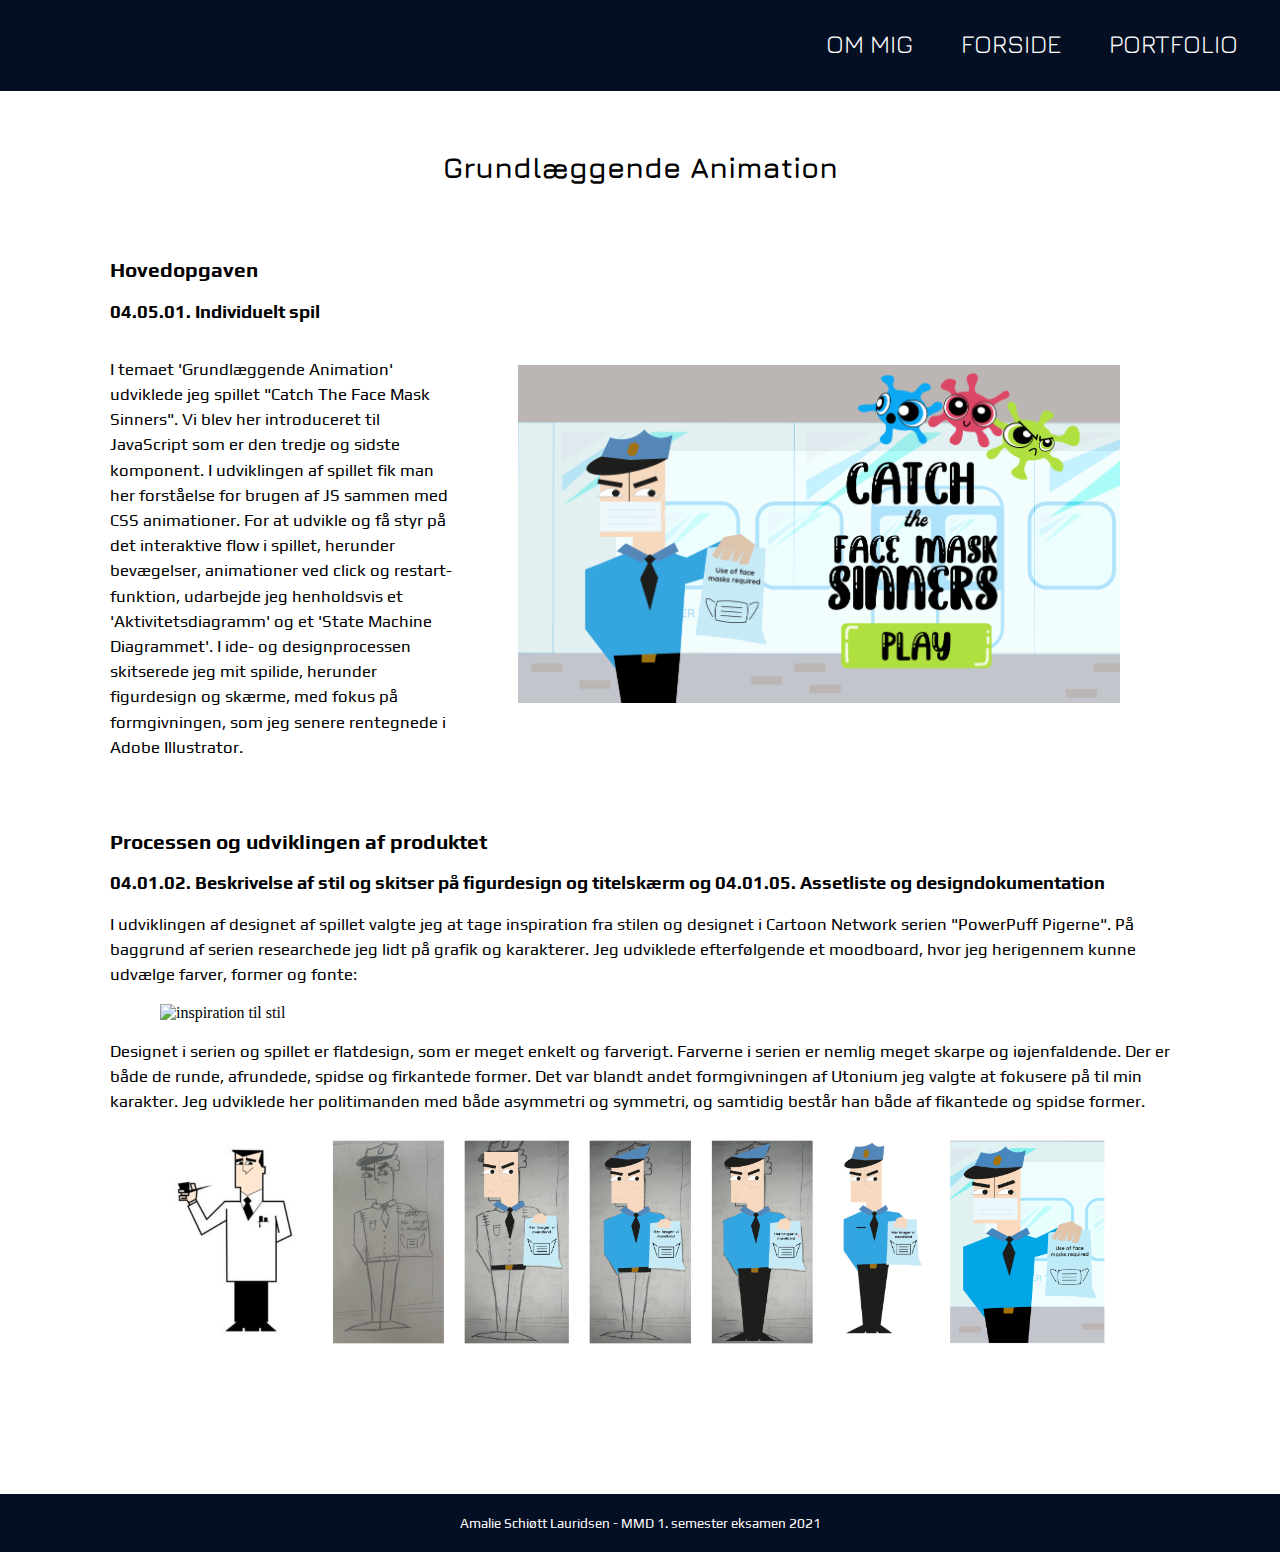
==== animation.html @ a070edd4 "random commit" ====
<!DOCTYPE html>
<html lang="da">

<head>
    <meta charset="utf-8">
    <meta name="viewport" content="width=device-width, initial-scale=1.0">
    <meta name="robots" content="noindex" />
    <title>Portfolio - Grundlæggende Animation</title>
    <link rel="stylesheet" href="animation.css">
    <link rel="stylesheet" href="main.css">

    <link rel="preconnect" href="https://fonts.gstatic.com">
    <link href="https://fonts.googleapis.com/css2?family=Jura:wght@600&display=swap" rel="stylesheet">

    <link rel="preconnect" href="https://fonts.gstatic.com">
    <link href="https://fonts.googleapis.com/css2?family=Play&display=swap" rel="stylesheet">
</head>

<body>
    <header id="navigation">
        <nav>
            <div id="menuknap">
                <div class="bar1"></div>
                <div class="bar2"></div>
                <div class="bar3"></div>
            </div>
            <ul id="menu" class="hide">
                <li><a href="om.html">OM MIG</a></li>
                <li><a href="index.html">FORSIDE</a></li>
                <li><a href="portfolio.html">PORTFOLIO</a></li>
            </ul>
        </nav>
    </header>

    <main>
        <h1>Grundlæggende Animation</h1><br>
        <h2>Hovedopgaven</h2>
        <section id="firstsection">
            <h3>04.05.01. Individuelt spil</h3>
            <div class="sectionwrapper">
                <p>I temaet 'Grundlæggende Animation' udviklede jeg spillet "Catch The Face Mask Sinners". Vi blev her introduceret til JavaScript som er den tredje og sidste komponent. I udviklingen af spillet fik man her forståelse for brugen af JS sammen med CSS animationer. For at udvikle og få styr på det interaktive flow i spillet, herunder bevægelser, animationer ved click og restart-funktion, udarbejde jeg henholdsvis et 'Aktivitetsdiagramm' og et 'State Machine Diagrammet'. I ide- og designprocessen skitserede jeg mit spilide, herunder figurdesign og skærme, med fokus på formgivningen, som jeg senere rentegnede i Adobe Illustrator. </p>
                <img src="img/titelscreen.png" alt="egetspil">
            </div>
        </section>

        <br> <br>

        <h2>Processen og udviklingen af produktet</h2>
        <section id="secondsection">
            <h3>04.01.02. Beskrivelse af stil og skitser på figurdesign og titelskærm og 04.01.05. Assetliste og designdokumentation</h3>
            <div class="sectionwrapper">
                <p>I udviklingen af designet af spillet valgte jeg at tage inspiration fra stilen og designet i Cartoon Network serien "PowerPuff Pigerne". På baggrund af serien researchede jeg lidt på grafik og karakterer. Jeg udviklede efterfølgende et moodboard, hvor jeg herigennem kunne udvælge farver, former og fonte: </p>
                <img src="img/stilinspiration.png" alt="inspiration til stil">
                <p>Designet i serien og spillet er flatdesign, som er meget enkelt og farverigt. Farverne i serien er nemlig meget skarpe og iøjenfaldende. Der er både de runde, afrundede, spidse og firkantede former. Det var blandt andet formgivningen af Utonium jeg valgte at fokusere på til min karakter. Jeg udviklede her politimanden med både asymmetri og symmetri, og samtidig består han både af fikantede og spidse former. </p>
                <img src="img/karakter.png" alt="karakterdesign">
                <p></p>
            </div>
        </section>
        <br><br>
    </main>
    <footer>
        <p>Amalie Schiøtt Lauridsen - MMD 1. semester eksamen 2021</p>
    </footer>
    <script src="script.js"></script>
</body>

</html>
---- animation.css ----
p {
    line-height: 1.5;
}

nav ul {
    position: absolute;
    z-index: 1;
    background-color: #050F23;
    width: 100%;
    height: 15vh;
    line-height: 1.5;
    padding: 0;
    margin: 0 auto;
}

@media (min-width:600px) {
    nav ul {
        position: relative;
        z-index: 1;
        background-color: #050F23;
        width: 100%;
        height: 4.5vh;
        line-height: 1.5;
        padding: 0 auto;
        margin: 0 auto;
    }
}

@media (min-width:900px) {
    #firstsection .sectionwrapper {
        display: grid;
        grid-template-columns: 1fr 2fr;
        column-gap: 15px;
    }

    #firstsection .sectionwrapper p {
        grid-column: 1/2;
    }

    #firstsection .sectionwrapper img {
        grid-column: 2/4;
        padding-top: 25px;
    }

    #firstsection .sectionwrapper img {
        padding-left: 50px;
        padding-right: 50px;
    }

    #secondsection .sectionwrapper img {
        padding-left: 50px;
        padding-right: 50px;
    }


}
---- main.css ----
* {
    box-sizing: border-box;
}

body {
    margin: 0;
    padding: 0;
    width: 100%;
}

main {
    padding: 40px 20px 80px 20px;
    position: relative;
    width: 100%;
    max-width: 1100px;
    display: block;
    margin: auto;
}

img {
    width: 100%;
}

/*header og nav*/

header {
    text-align: end;
    padding-top: 25px;
    padding-right: 20px;
    padding-bottom: 25px;
}

#menu li {
    font-family: 'Jura', sans-serif;
}

#menuknap {
    color: white;
    display: inline-block;
    height: 40px;
    cursor: pointer;
}

#menu {
    list-style-type: none;
}

.hide {
    opacity: 0;
    transform: translateY(-10px);
}

/*burger*/

.change .bar1 {
    -webkit-transform: rotate(-45deg) translate(-9px, 6px);
    transform: rotate(-45deg) translate(-9px, 6px);
}

.change .bar2 {
    opacity: 0;
}

.change .bar3 {
    -webkit-transform: rotate(45deg) translate(-8px, -8px);
    transform: rotate(45deg) translate(-9px, -9px);
}

.bar1,
.bar2,
.bar3 {
    width: 35px;
    height: 3px;
    background-color: white;
    margin: 6px 0;
    transition: 0.4s;
    margin: 9px 0;
}

/*tekst og fonte*/

h1 {
    font-family: 'Jura', sans-serif;
    text-align: center;
    font-size: 1.4rem;
}

main h1 {
    padding-bottom: 20px;
}

p,
h2,
h3 {
    font-family: 'Play', sans-serif;
}

h2 {
    font-size: 1.15rem;
}

h3 {
    font-size: 1rem;
}

p {
    font-size: 0.85rem;
}

/*link*/

#menu li {
    padding-left: 22px;
    padding-right: 22px;
    font-size: 1.4rem;
}

h1 {
    font-weight: 700;
}

a:link {
    color: white;
    text-decoration: none;
    text-align: center;
}

a:visited {
    color: white;
}

a:hover {
    color: #78729E;
}

a:active {
    font-weight: 700;
}


/*logo*/

/*
#logo {
    display: block;

    padding-left: 41px;
    position: fixed;
    padding-top: 25px;

    width: 28vw;
    object-fit: cover;

}
*/

/*

#logo img {
    height: 55px;
    object-fit: cover;
}
*/

#navigation {
    background-color: #050F23;
    height: 50%;
    position: relative;

}

/*footer*/

footer {
    background-color: #050F23;
    position: relative;
    padding: 5px;
    left: 0;
    bottom: 0;
    width: 100%;
}

footer p {
    color: white;
    text-align: center;
    font-family: 'Play', sans-serif;
    font-size: 0.75rem;
}

.hidden {
    opacity: 0;
    transform: translateY(-10px);
}

@media (min-width:600px) {
    h1 {
        font-size: 1.5rem;
    }

    h2 {
        font-size: 1.2rem;
    }

    h3 {
        font-size: 1.05rem;
    }

    p {
        font-size: 0.9rem;
    }

    a {
        font-size: 1.35rem;
    }

    #menuknap {
        display: none;
    }

    #menu.hide {
        transform: translateX(0);
        opacity: 1;
    }

    #menu li {
        display: inline;
    }

    header {
        text-align: end;
        padding-top: 25px;
        padding-right: 20px;
        padding-bottom: 25px;
    }
}

@media (min-width:750px) {
    h1 {
        font-size: 1.6rem;
    }

    h2 {
        font-size: 1.25rem;
    }

    h3 {
        font-size: 1.1rem;
    }

    p {
        font-size: 0.95rem;
    }

    a {
        font-size: 1.4rem;
    }
}

@media (min-width:900px) {
    footer p {
        font-size: 0.85rem;
    }

    h1 {
        font-size: 1.8rem;
    }

    h2 {
        font-size: 1.3rem;
    }

    h3 {
        font-size: 1.15rem;
    }

    p {
        font-size: 1.05rem;
    }

    a {
        font-size: 1.6rem;
    }
}
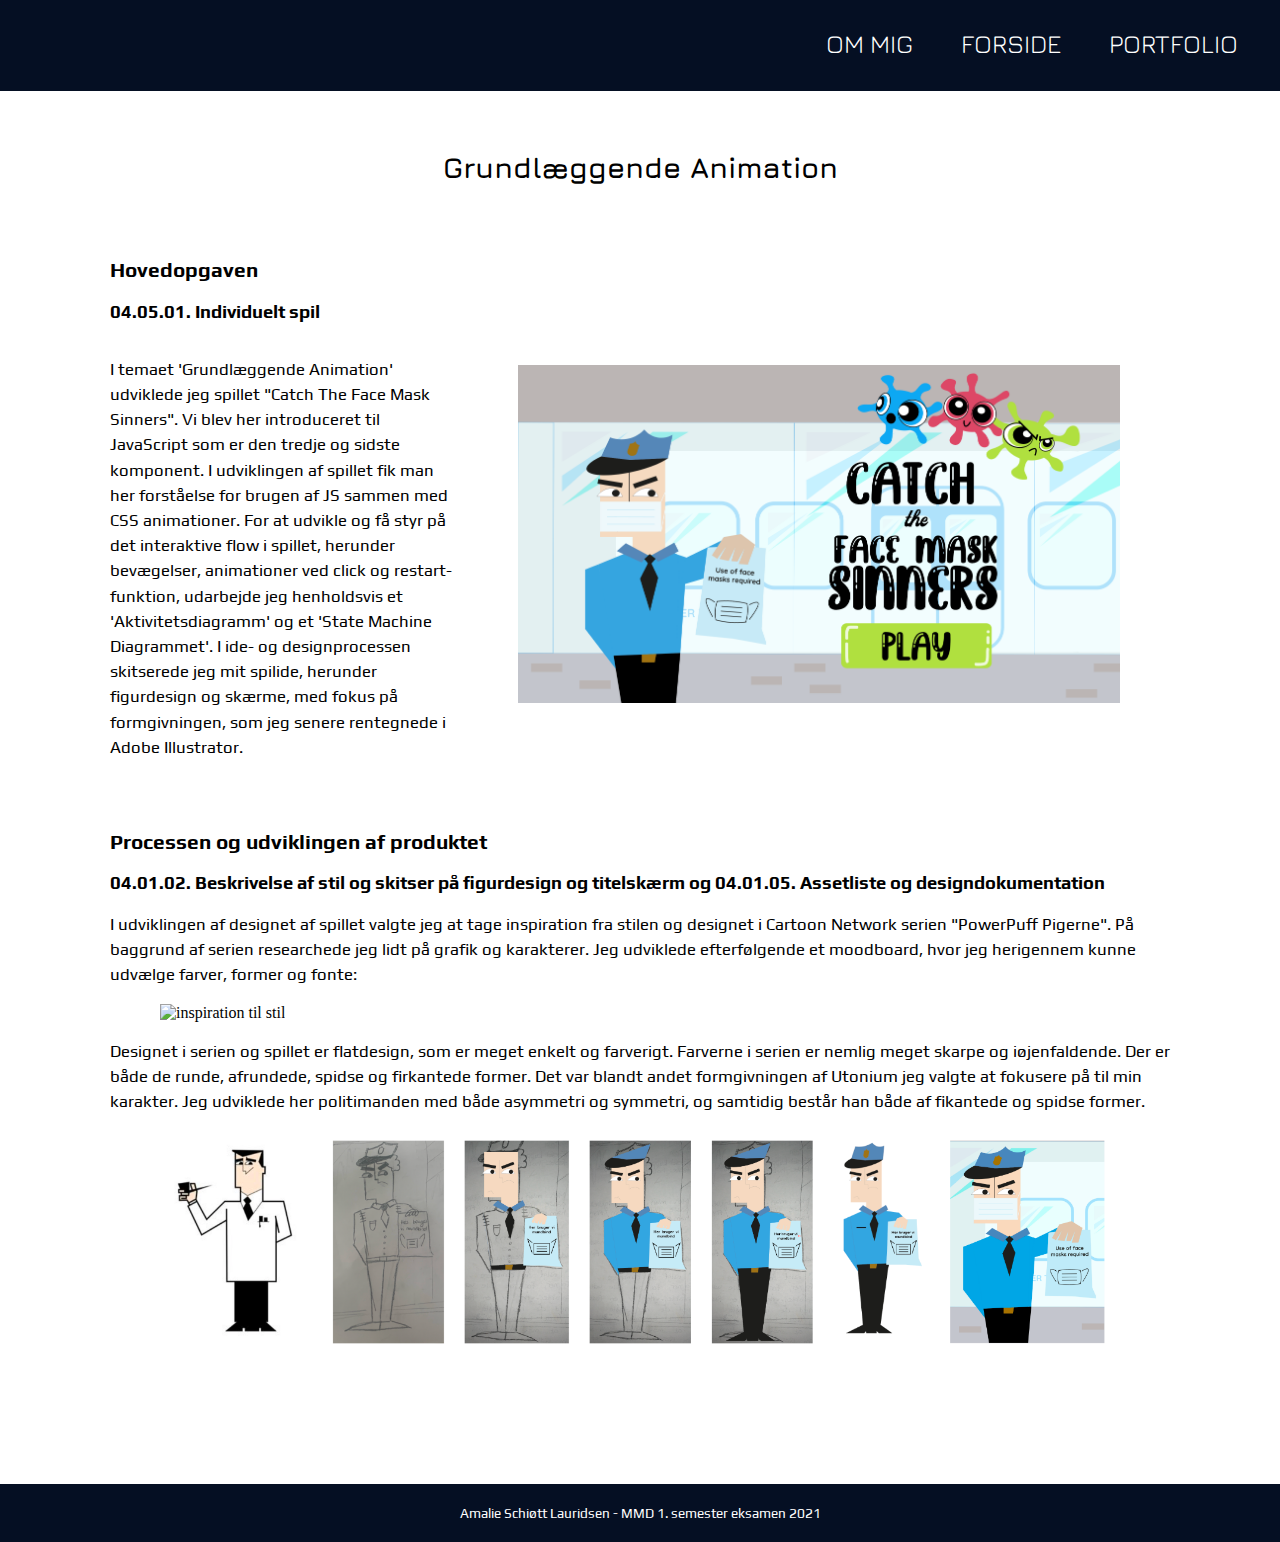
==== commit e5d6223c: "star" ====
--- a/animation.html
+++ b/animation.html
@@ -14,6 +14,15 @@
 
     <link rel="preconnect" href="https://fonts.gstatic.com">
     <link href="https://fonts.googleapis.com/css2?family=Play&display=swap" rel="stylesheet">
+
+    <link rel="apple-touch-icon" sizes="180x180" href="icons/apple-touch-icon.png">
+    <link rel="icon" type="image/png" sizes="32x32" href="icons/favicon-32x32.png">
+    <link rel="icon" type="image/png" sizes="16x16" href="icons/favicon-16x16.png">
+    <link rel="manifest" href="icons/site.webmanifest">
+    <link rel="shortcut icon" href="icons/favicon.ico">
+    <meta name="msapplication-TileColor" content="#da532c">
+    <meta name="msapplication-config" content="icons/browserconfig.xml">
+    <meta name="theme-color" content="#ffffff">
 </head>
 
 <body>
--- a/main.css
+++ b/main.css
@@ -9,7 +9,7 @@
 }
 
 main {
-    padding: 40px 20px 80px 20px;
+    padding: 40px 20px 70px 20px;
     position: relative;
     width: 100%;
     max-width: 1100px;
@@ -175,7 +175,7 @@
     background-color: #050F23;
     position: relative;
     padding: 5px;
-    left: 0;
+    /*    left: 0;*/
     bottom: 0;
     width: 100%;
 }
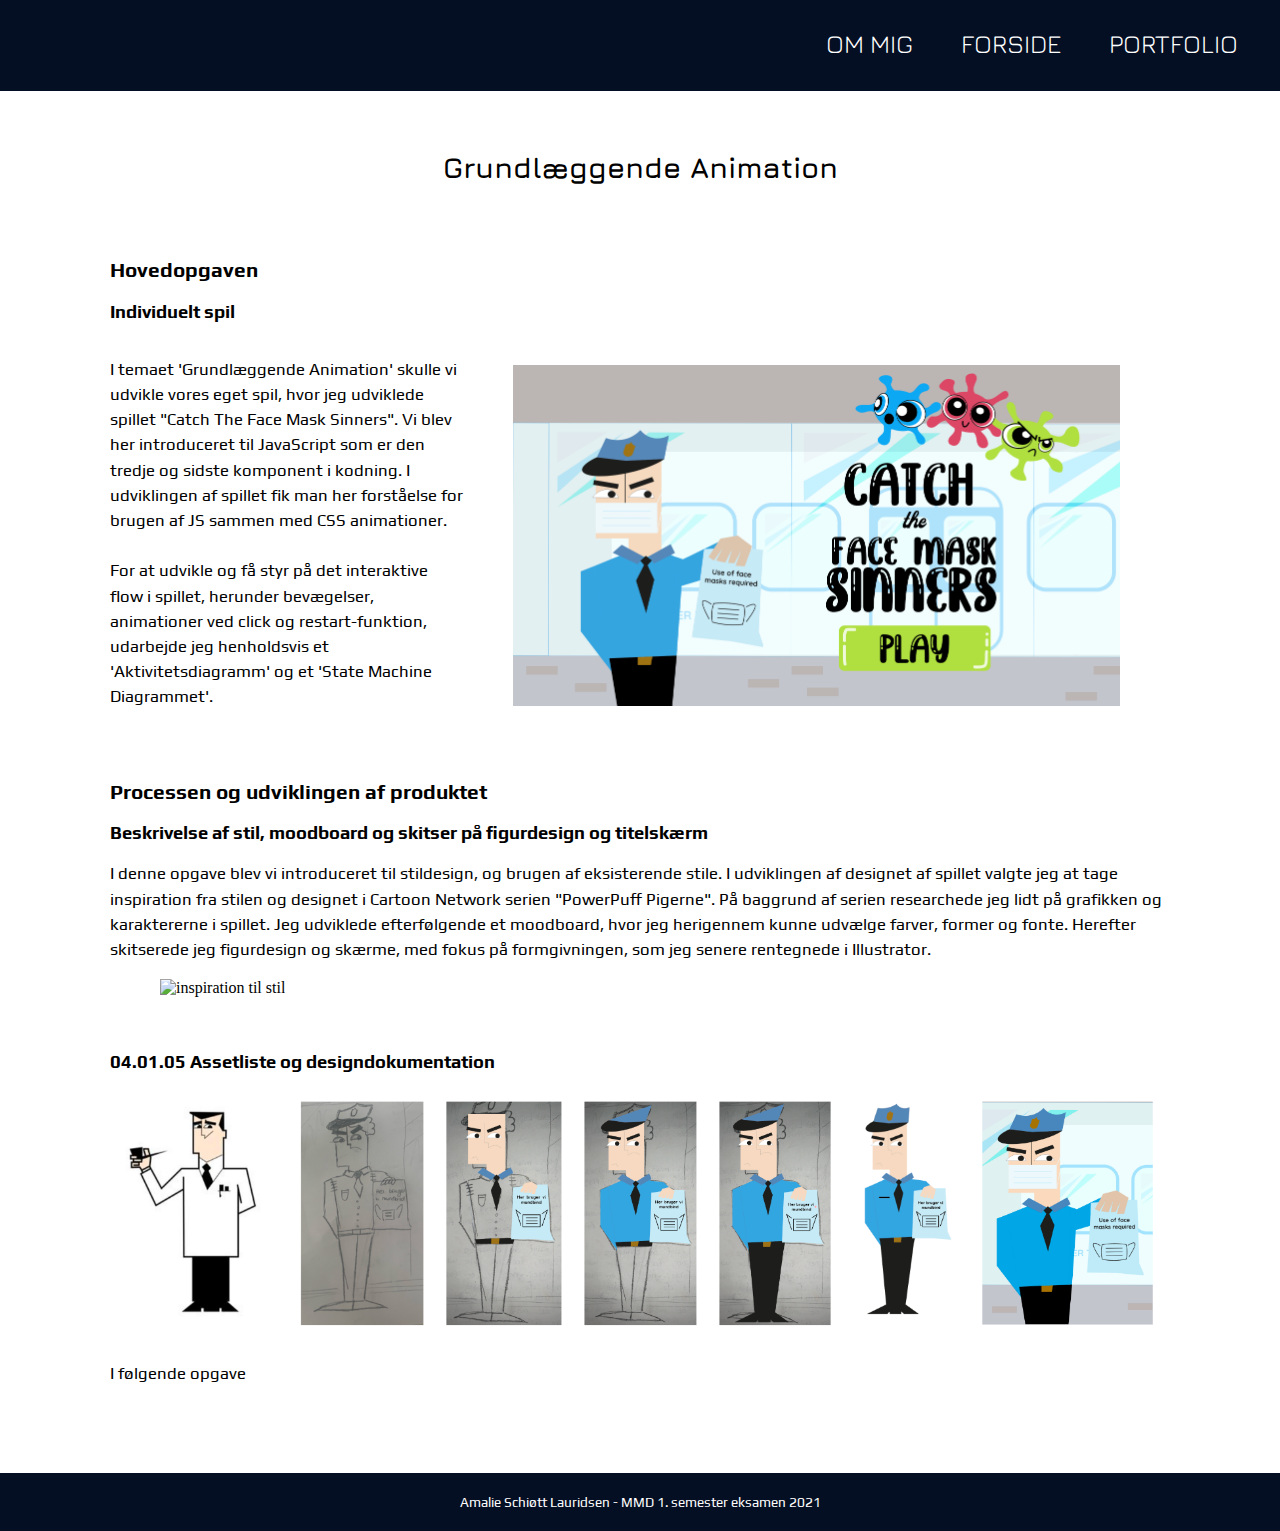
==== commit 3a5dab9f: "commit" ====
--- a/animation.html
+++ b/animation.html
@@ -45,9 +45,9 @@
         <h1>Grundlæggende Animation</h1><br>
         <h2>Hovedopgaven</h2>
         <section id="firstsection">
-            <h3>04.05.01. Individuelt spil</h3>
+            <h3>Individuelt spil</h3>
             <div class="sectionwrapper">
-                <p>I temaet 'Grundlæggende Animation' udviklede jeg spillet "Catch The Face Mask Sinners". Vi blev her introduceret til JavaScript som er den tredje og sidste komponent. I udviklingen af spillet fik man her forståelse for brugen af JS sammen med CSS animationer. For at udvikle og få styr på det interaktive flow i spillet, herunder bevægelser, animationer ved click og restart-funktion, udarbejde jeg henholdsvis et 'Aktivitetsdiagramm' og et 'State Machine Diagrammet'. I ide- og designprocessen skitserede jeg mit spilide, herunder figurdesign og skærme, med fokus på formgivningen, som jeg senere rentegnede i Adobe Illustrator. </p>
+                <p>I temaet 'Grundlæggende Animation' skulle vi udvikle vores eget spil, hvor jeg udviklede spillet "Catch The Face Mask Sinners". Vi blev her introduceret til JavaScript som er den tredje og sidste komponent i kodning. I udviklingen af spillet fik man her forståelse for brugen af JS sammen med CSS animationer. <br><br>For at udvikle og få styr på det interaktive flow i spillet, herunder bevægelser, animationer ved click og restart-funktion, udarbejde jeg henholdsvis et 'Aktivitetsdiagramm' og et 'State Machine Diagrammet'. </p>
                 <img src="img/titelscreen.png" alt="egetspil">
             </div>
         </section>
@@ -56,16 +56,23 @@
 
         <h2>Processen og udviklingen af produktet</h2>
         <section id="secondsection">
-            <h3>04.01.02. Beskrivelse af stil og skitser på figurdesign og titelskærm og 04.01.05. Assetliste og designdokumentation</h3>
+            <h3>Beskrivelse af stil, moodboard og skitser på figurdesign og titelskærm</h3>
             <div class="sectionwrapper">
-                <p>I udviklingen af designet af spillet valgte jeg at tage inspiration fra stilen og designet i Cartoon Network serien "PowerPuff Pigerne". På baggrund af serien researchede jeg lidt på grafik og karakterer. Jeg udviklede efterfølgende et moodboard, hvor jeg herigennem kunne udvælge farver, former og fonte: </p>
+                <p>I denne opgave blev vi introduceret til stildesign, og brugen af eksisterende stile. I udviklingen af designet af spillet valgte jeg at tage inspiration fra stilen og designet i Cartoon Network serien "PowerPuff Pigerne". På baggrund af serien researchede jeg lidt på grafikken og karaktererne i spillet. Jeg udviklede efterfølgende et moodboard, hvor jeg herigennem kunne udvælge farver, former og fonte. Herefter skitserede jeg figurdesign og skærme, med fokus på formgivningen, som jeg senere rentegnede i Illustrator. </p>
                 <img src="img/stilinspiration.png" alt="inspiration til stil">
-                <p>Designet i serien og spillet er flatdesign, som er meget enkelt og farverigt. Farverne i serien er nemlig meget skarpe og iøjenfaldende. Der er både de runde, afrundede, spidse og firkantede former. Det var blandt andet formgivningen af Utonium jeg valgte at fokusere på til min karakter. Jeg udviklede her politimanden med både asymmetri og symmetri, og samtidig består han både af fikantede og spidse former. </p>
-                <img src="img/karakter.png" alt="karakterdesign">
-                <p></p>
+
             </div>
         </section>
+
         <br><br>
+
+        <section id="thirdsection">
+            <h3>04.01.05 Assetliste og designdokumentation</h3>
+            <div class="sectionwrapper">
+                <img src="img/karakter.png" alt="karakterdesign">
+                <p>I følgende opgave </p>
+            </div>
+        </section>
     </main>
     <footer>
         <p>Amalie Schiøtt Lauridsen - MMD 1. semester eksamen 2021</p>
--- a/animation.css
+++ b/animation.css
@@ -30,7 +30,6 @@
     #firstsection .sectionwrapper {
         display: grid;
         grid-template-columns: 1fr 2fr;
-        column-gap: 15px;
     }
 
     #firstsection .sectionwrapper p {
--- a/main.css
+++ b/main.css
@@ -43,6 +43,8 @@
 
 #menu {
     list-style-type: none;
+    transition: transform 0.4s;
+    transform-origin: top;
 }
 
 .hide {
@@ -137,36 +139,10 @@
     font-weight: 700;
 }
 
-
-/*logo*/
-
-/*
-#logo {
-    display: block;
-
-    padding-left: 41px;
-    position: fixed;
-    padding-top: 25px;
-
-    width: 28vw;
-    object-fit: cover;
-
-}
-*/
-
-/*
-
-#logo img {
-    height: 55px;
-    object-fit: cover;
-}
-*/
-
 #navigation {
     background-color: #050F23;
     height: 50%;
     position: relative;
-
 }
 
 /*footer*/
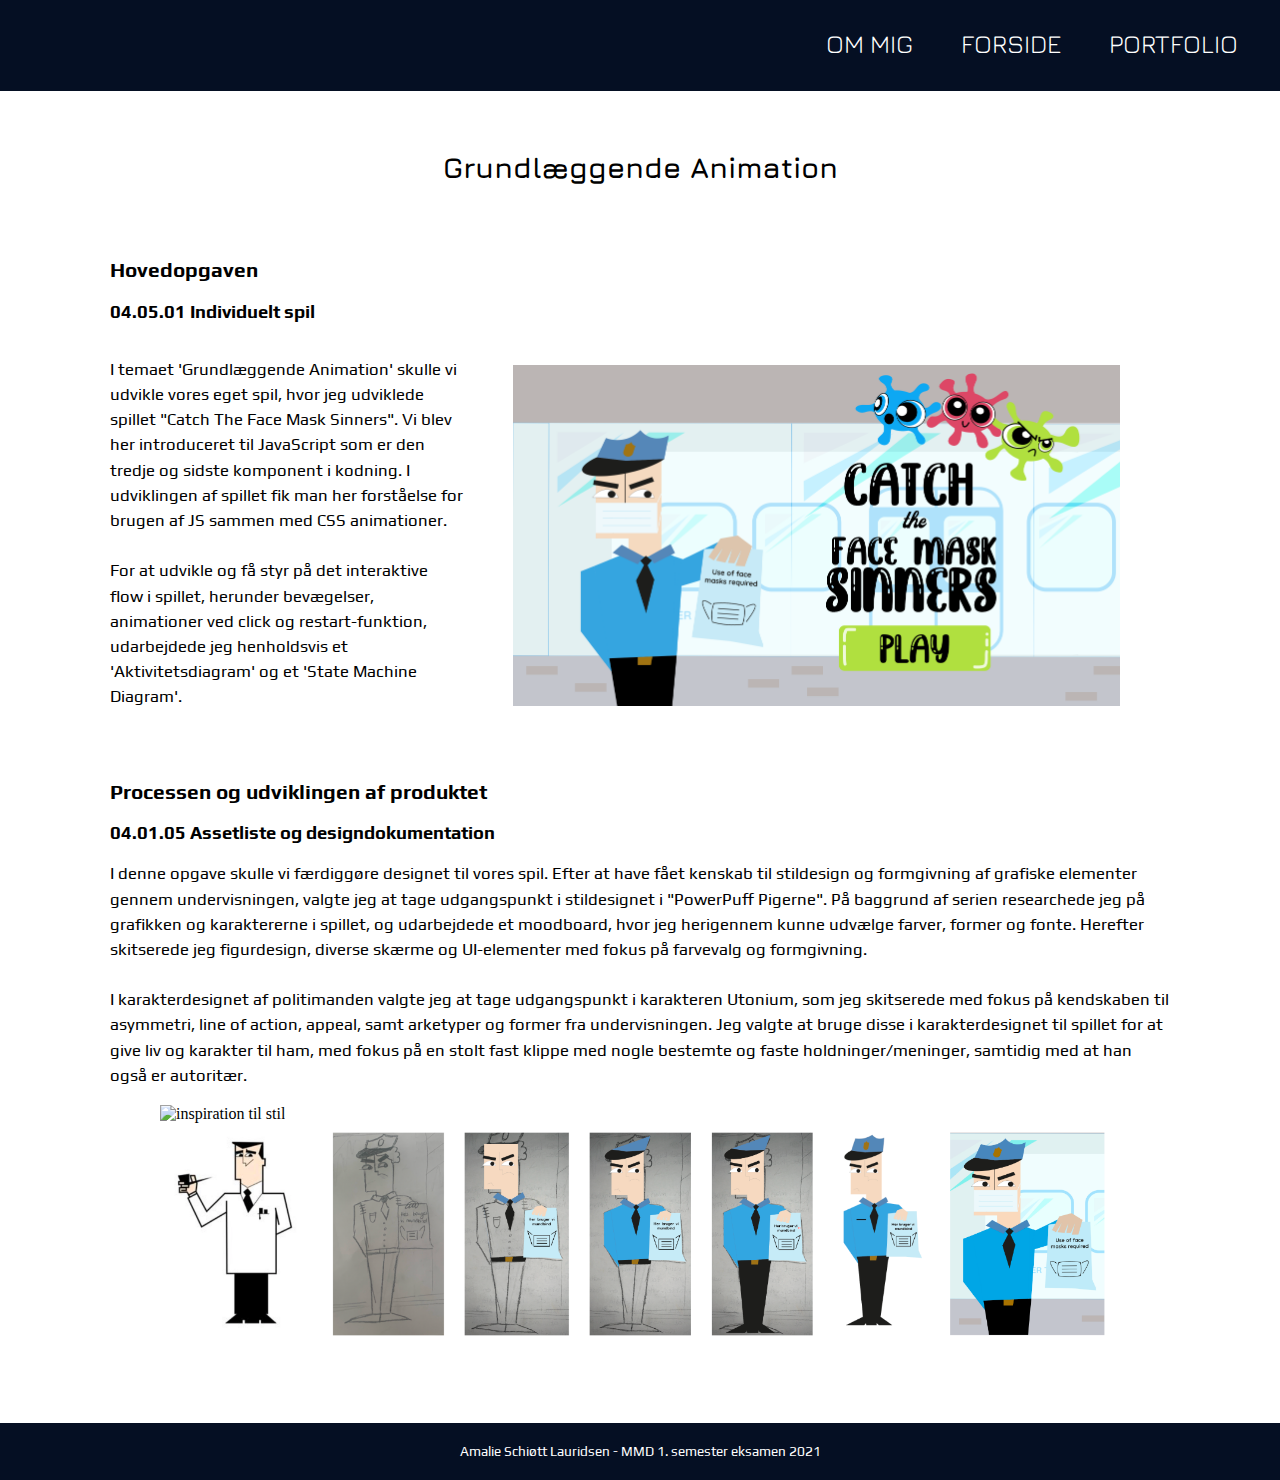
==== commit 92e2454a: "tekster" ====
--- a/animation.html
+++ b/animation.html
@@ -45,34 +45,25 @@
         <h1>Grundlæggende Animation</h1><br>
         <h2>Hovedopgaven</h2>
         <section id="firstsection">
-            <h3>Individuelt spil</h3>
+            <h3>04.05.01 Individuelt spil</h3>
             <div class="sectionwrapper">
-                <p>I temaet 'Grundlæggende Animation' skulle vi udvikle vores eget spil, hvor jeg udviklede spillet "Catch The Face Mask Sinners". Vi blev her introduceret til JavaScript som er den tredje og sidste komponent i kodning. I udviklingen af spillet fik man her forståelse for brugen af JS sammen med CSS animationer. <br><br>For at udvikle og få styr på det interaktive flow i spillet, herunder bevægelser, animationer ved click og restart-funktion, udarbejde jeg henholdsvis et 'Aktivitetsdiagramm' og et 'State Machine Diagrammet'. </p>
+                <p>I temaet 'Grundlæggende Animation' skulle vi udvikle vores eget spil, hvor jeg udviklede spillet "Catch The Face Mask Sinners". Vi blev her introduceret til JavaScript som er den tredje og sidste komponent i kodning. I udviklingen af spillet fik man her forståelse for brugen af JS sammen med CSS animationer. <br><br>For at udvikle og få styr på det interaktive flow i spillet, herunder bevægelser, animationer ved click og restart-funktion, udarbejdede jeg henholdsvis et 'Aktivitetsdiagram' og et 'State Machine Diagram'. </p>
                 <img src="img/titelscreen.png" alt="egetspil">
-            </div>
-        </section>
-
-        <br> <br>
-
-        <h2>Processen og udviklingen af produktet</h2>
-        <section id="secondsection">
-            <h3>Beskrivelse af stil, moodboard og skitser på figurdesign og titelskærm</h3>
-            <div class="sectionwrapper">
-                <p>I denne opgave blev vi introduceret til stildesign, og brugen af eksisterende stile. I udviklingen af designet af spillet valgte jeg at tage inspiration fra stilen og designet i Cartoon Network serien "PowerPuff Pigerne". På baggrund af serien researchede jeg lidt på grafikken og karaktererne i spillet. Jeg udviklede efterfølgende et moodboard, hvor jeg herigennem kunne udvælge farver, former og fonte. Herefter skitserede jeg figurdesign og skærme, med fokus på formgivningen, som jeg senere rentegnede i Illustrator. </p>
-                <img src="img/stilinspiration.png" alt="inspiration til stil">
-
             </div>
         </section>
 
         <br><br>
 
-        <section id="thirdsection">
+        <h2>Processen og udviklingen af produktet</h2>
+        <section id="secondsection">
             <h3>04.01.05 Assetliste og designdokumentation</h3>
             <div class="sectionwrapper">
+                <p>I denne opgave skulle vi færdiggøre designet til vores spil. Efter at have fået kenskab til stildesign og formgivning af grafiske elementer gennem undervisningen, valgte jeg at tage udgangspunkt i stildesignet i "PowerPuff Pigerne". På baggrund af serien researchede jeg på grafikken og karaktererne i spillet, og udarbejdede et moodboard, hvor jeg herigennem kunne udvælge farver, former og fonte. Herefter skitserede jeg figurdesign, diverse skærme og UI-elementer med fokus på farvevalg og formgivning. <br><br>I karakterdesignet af politimanden valgte jeg at tage udgangspunkt i karakteren Utonium, som jeg skitserede med fokus på kendskaben til asymmetri, line of action, appeal, samt arketyper og former fra undervisningen. Jeg valgte at bruge disse i karakterdesignet til spillet for at give liv og karakter til ham, med fokus på en stolt fast klippe med nogle bestemte og faste holdninger/meninger, samtidig med at han også er autoritær. </p>
+                <img src="img/stilinspiration.png" alt="inspiration til stil">
                 <img src="img/karakter.png" alt="karakterdesign">
-                <p>I følgende opgave </p>
             </div>
         </section>
+
     </main>
     <footer>
         <p>Amalie Schiøtt Lauridsen - MMD 1. semester eksamen 2021</p>
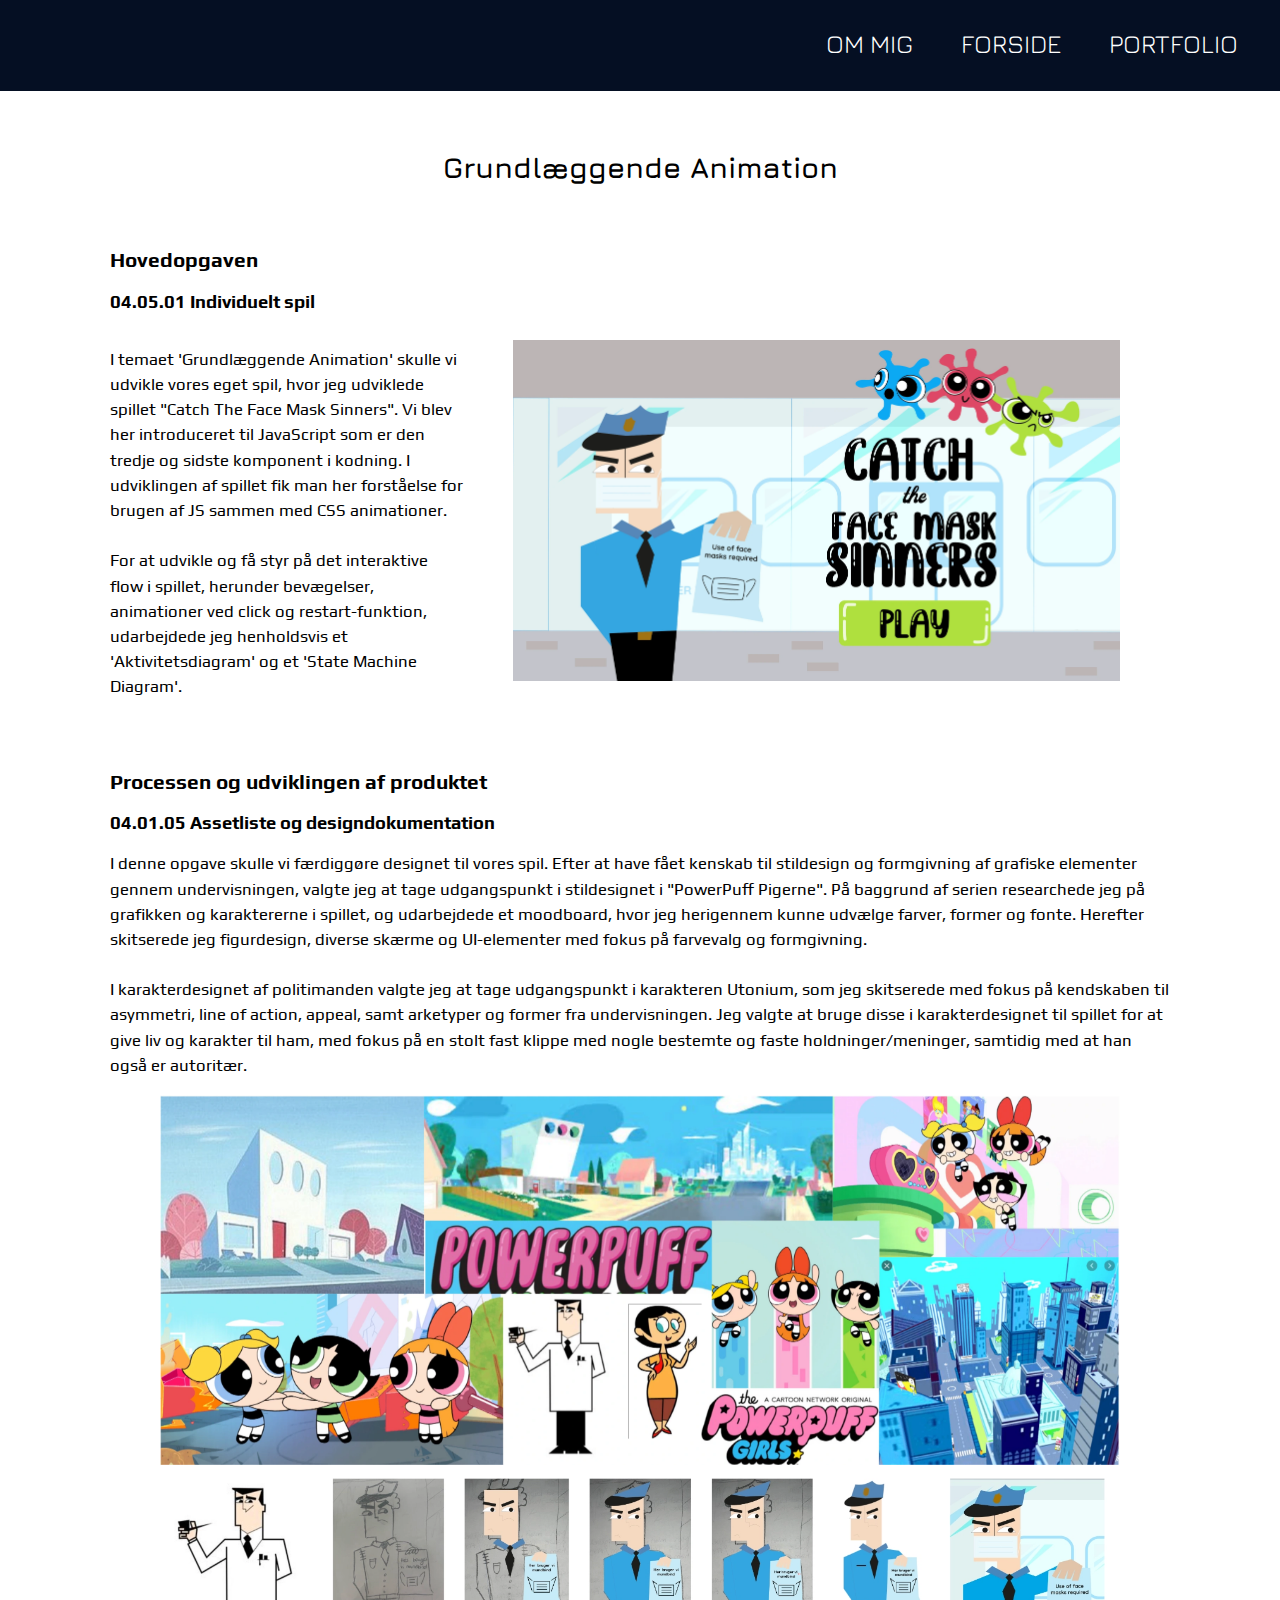
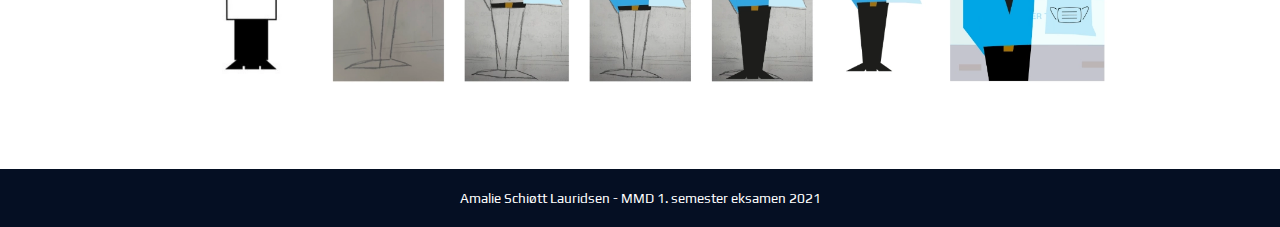
==== commit e69a6a92: "rettet" ====
--- a/animation.html
+++ b/animation.html
@@ -10,7 +10,7 @@
     <link rel="stylesheet" href="main.css">
 
     <link rel="preconnect" href="https://fonts.gstatic.com">
-    <link href="https://fonts.googleapis.com/css2?family=Jura:wght@600&display=swap" rel="stylesheet">
+    <link href="https://fonts.googleapis.com/css2?family=Jura:wght@700&display=swap" rel="stylesheet">
 
     <link rel="preconnect" href="https://fonts.gstatic.com">
     <link href="https://fonts.googleapis.com/css2?family=Play&display=swap" rel="stylesheet">
@@ -43,31 +43,37 @@
 
     <main>
         <h1>Grundlæggende Animation</h1><br>
-        <h2>Hovedopgaven</h2>
+
         <section id="firstsection">
+            <h2>Hovedopgaven</h2>
             <h3>04.05.01 Individuelt spil</h3>
             <div class="sectionwrapper">
-                <p>I temaet 'Grundlæggende Animation' skulle vi udvikle vores eget spil, hvor jeg udviklede spillet "Catch The Face Mask Sinners". Vi blev her introduceret til JavaScript som er den tredje og sidste komponent i kodning. I udviklingen af spillet fik man her forståelse for brugen af JS sammen med CSS animationer. <br><br>For at udvikle og få styr på det interaktive flow i spillet, herunder bevægelser, animationer ved click og restart-funktion, udarbejdede jeg henholdsvis et 'Aktivitetsdiagram' og et 'State Machine Diagram'. </p>
-                <img src="img/titelscreen.png" alt="egetspil">
+                <div class="tekst">
+                    <p>I temaet 'Grundlæggende Animation' skulle vi udvikle vores eget spil, hvor jeg udviklede spillet "Catch The Face Mask Sinners". Vi blev her introduceret til JavaScript som er den tredje og sidste komponent i kodning. I udviklingen af spillet fik man her forståelse for brugen af JS sammen med CSS animationer. <br><br>For at udvikle og få styr på det interaktive flow i spillet, herunder bevægelser, animationer ved click og restart-funktion, udarbejdede jeg henholdsvis et 'Aktivitetsdiagram' og et 'State Machine Diagram'.</p>
+                </div>
+                <div class="billede">
+                    <img src="edited/titelscreen.webp" alt="egetspil">
+                </div>
             </div>
         </section>
 
         <br><br>
 
-        <h2>Processen og udviklingen af produktet</h2>
         <section id="secondsection">
+            <h2>Processen og udviklingen af produktet</h2>
             <h3>04.01.05 Assetliste og designdokumentation</h3>
             <div class="sectionwrapper">
                 <p>I denne opgave skulle vi færdiggøre designet til vores spil. Efter at have fået kenskab til stildesign og formgivning af grafiske elementer gennem undervisningen, valgte jeg at tage udgangspunkt i stildesignet i "PowerPuff Pigerne". På baggrund af serien researchede jeg på grafikken og karaktererne i spillet, og udarbejdede et moodboard, hvor jeg herigennem kunne udvælge farver, former og fonte. Herefter skitserede jeg figurdesign, diverse skærme og UI-elementer med fokus på farvevalg og formgivning. <br><br>I karakterdesignet af politimanden valgte jeg at tage udgangspunkt i karakteren Utonium, som jeg skitserede med fokus på kendskaben til asymmetri, line of action, appeal, samt arketyper og former fra undervisningen. Jeg valgte at bruge disse i karakterdesignet til spillet for at give liv og karakter til ham, med fokus på en stolt fast klippe med nogle bestemte og faste holdninger/meninger, samtidig med at han også er autoritær. </p>
-                <img src="img/stilinspiration.png" alt="inspiration til stil">
-                <img src="img/karakter.png" alt="karakterdesign">
+                <img src="edited/stilinspiration.webp" alt="inspiration til stil">
+                <img src="edited/karakter.webp" alt="karakterdesign">
             </div>
         </section>
+    </main>
 
-    </main>
     <footer>
         <p>Amalie Schiøtt Lauridsen - MMD 1. semester eksamen 2021</p>
     </footer>
+
     <script src="script.js"></script>
 </body>
 
--- a/animation.css
+++ b/animation.css
@@ -21,24 +21,27 @@
         width: 100%;
         height: 4.5vh;
         line-height: 1.5;
-        padding: 0 auto;
+        padding: 0;
         margin: 0 auto;
     }
 }
 
 @media (min-width:900px) {
+
+    /*first section*/
+
     #firstsection .sectionwrapper {
         display: grid;
         grid-template-columns: 1fr 2fr;
     }
 
-    #firstsection .sectionwrapper p {
+    #firstsection .sectionwrapper .tekst {
         grid-column: 1/2;
     }
 
-    #firstsection .sectionwrapper img {
+    #firstsection .sectionwrapper .billede {
         grid-column: 2/4;
-        padding-top: 25px;
+        padding-top: 10px;
     }
 
     #firstsection .sectionwrapper img {
@@ -46,10 +49,10 @@
         padding-right: 50px;
     }
 
+    /*second section*/
+
     #secondsection .sectionwrapper img {
         padding-left: 50px;
         padding-right: 50px;
     }
-
-
 }
--- a/main.css
+++ b/main.css
@@ -85,10 +85,8 @@
     font-family: 'Jura', sans-serif;
     text-align: center;
     font-size: 1.4rem;
-}
-
-main h1 {
-    padding-bottom: 20px;
+    padding-bottom: 10px;
+    font-weight: 700;
 }
 
 p,
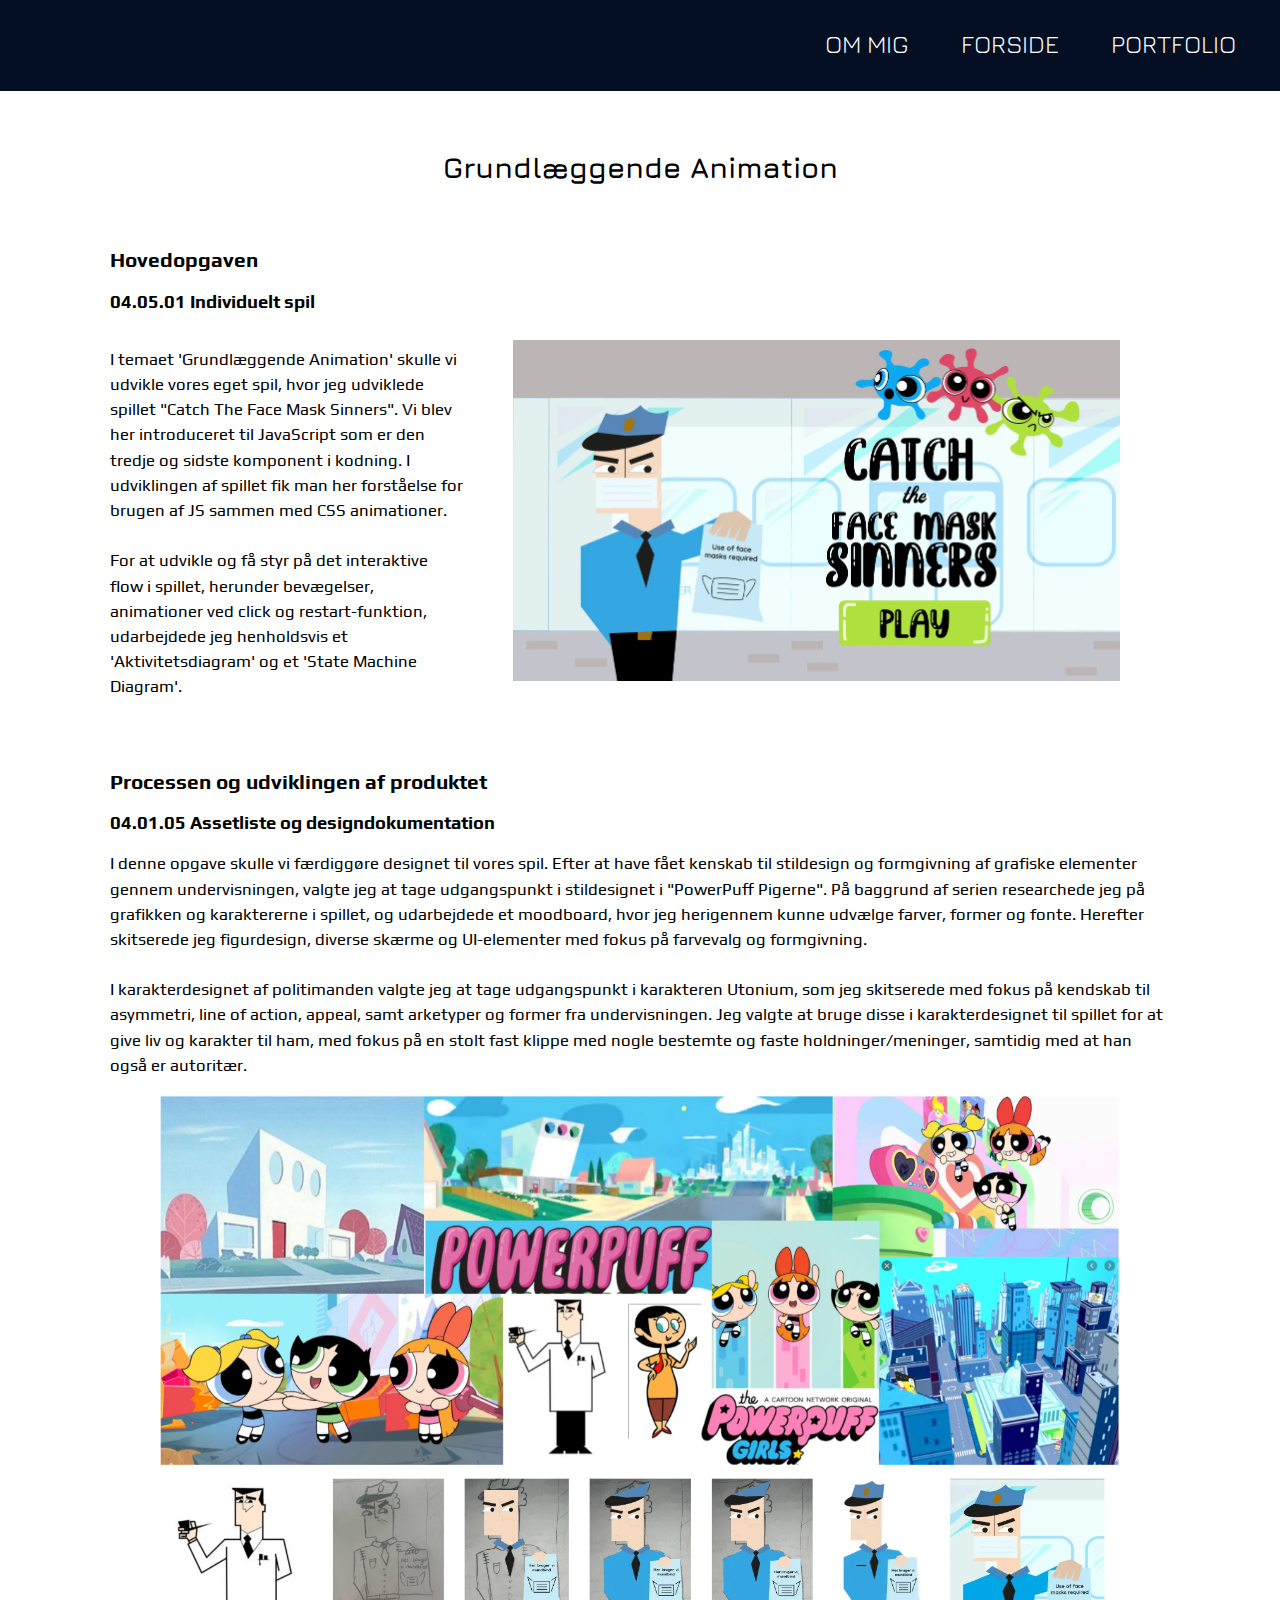
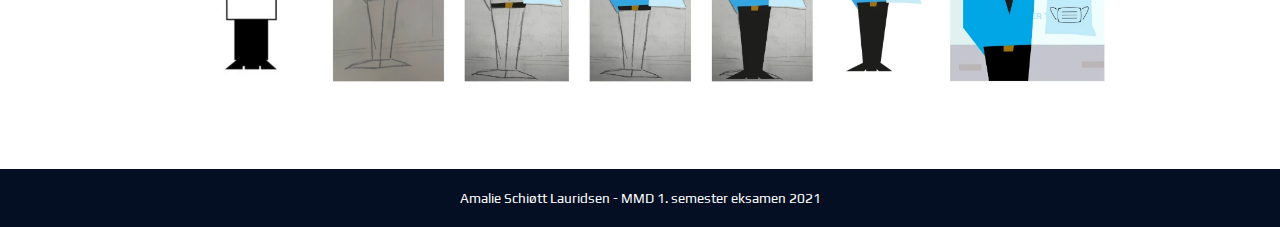
==== commit 15979d55: "tekst rettet" ====
--- a/animation.html
+++ b/animation.html
@@ -5,6 +5,7 @@
     <meta charset="utf-8">
     <meta name="viewport" content="width=device-width, initial-scale=1.0">
     <meta name="robots" content="noindex" />
+    <meta name="description" content="grundlæggende animation, gennemgang og proces">
     <title>Portfolio - Grundlæggende Animation</title>
     <link rel="stylesheet" href="animation.css">
     <link rel="stylesheet" href="main.css">
@@ -63,7 +64,7 @@
             <h2>Processen og udviklingen af produktet</h2>
             <h3>04.01.05 Assetliste og designdokumentation</h3>
             <div class="sectionwrapper">
-                <p>I denne opgave skulle vi færdiggøre designet til vores spil. Efter at have fået kenskab til stildesign og formgivning af grafiske elementer gennem undervisningen, valgte jeg at tage udgangspunkt i stildesignet i "PowerPuff Pigerne". På baggrund af serien researchede jeg på grafikken og karaktererne i spillet, og udarbejdede et moodboard, hvor jeg herigennem kunne udvælge farver, former og fonte. Herefter skitserede jeg figurdesign, diverse skærme og UI-elementer med fokus på farvevalg og formgivning. <br><br>I karakterdesignet af politimanden valgte jeg at tage udgangspunkt i karakteren Utonium, som jeg skitserede med fokus på kendskaben til asymmetri, line of action, appeal, samt arketyper og former fra undervisningen. Jeg valgte at bruge disse i karakterdesignet til spillet for at give liv og karakter til ham, med fokus på en stolt fast klippe med nogle bestemte og faste holdninger/meninger, samtidig med at han også er autoritær. </p>
+                <p>I denne opgave skulle vi færdiggøre designet til vores spil. Efter at have fået kenskab til stildesign og formgivning af grafiske elementer gennem undervisningen, valgte jeg at tage udgangspunkt i stildesignet i "PowerPuff Pigerne". På baggrund af serien researchede jeg på grafikken og karaktererne i spillet, og udarbejdede et moodboard, hvor jeg herigennem kunne udvælge farver, former og fonte. Herefter skitserede jeg figurdesign, diverse skærme og UI-elementer med fokus på farvevalg og formgivning. <br><br>I karakterdesignet af politimanden valgte jeg at tage udgangspunkt i karakteren Utonium, som jeg skitserede med fokus på kendskab til asymmetri, line of action, appeal, samt arketyper og former fra undervisningen. Jeg valgte at bruge disse i karakterdesignet til spillet for at give liv og karakter til ham, med fokus på en stolt fast klippe med nogle bestemte og faste holdninger/meninger, samtidig med at han også er autoritær. </p>
                 <img src="edited/stilinspiration.webp" alt="inspiration til stil">
                 <img src="edited/karakter.webp" alt="karakterdesign">
             </div>
--- a/main.css
+++ b/main.css
@@ -86,7 +86,6 @@
     text-align: center;
     font-size: 1.4rem;
     padding-bottom: 10px;
-    font-weight: 700;
 }
 
 p,
@@ -110,8 +109,8 @@
 /*link*/
 
 #menu li {
-    padding-left: 22px;
-    padding-right: 22px;
+    padding-left: 24px;
+    padding-right: 24px;
     font-size: 1.4rem;
 }
 
@@ -252,6 +251,6 @@
     }
 
     a {
-        font-size: 1.6rem;
-    }
-}
+        font-size: 1.55rem;
+    }
+}
